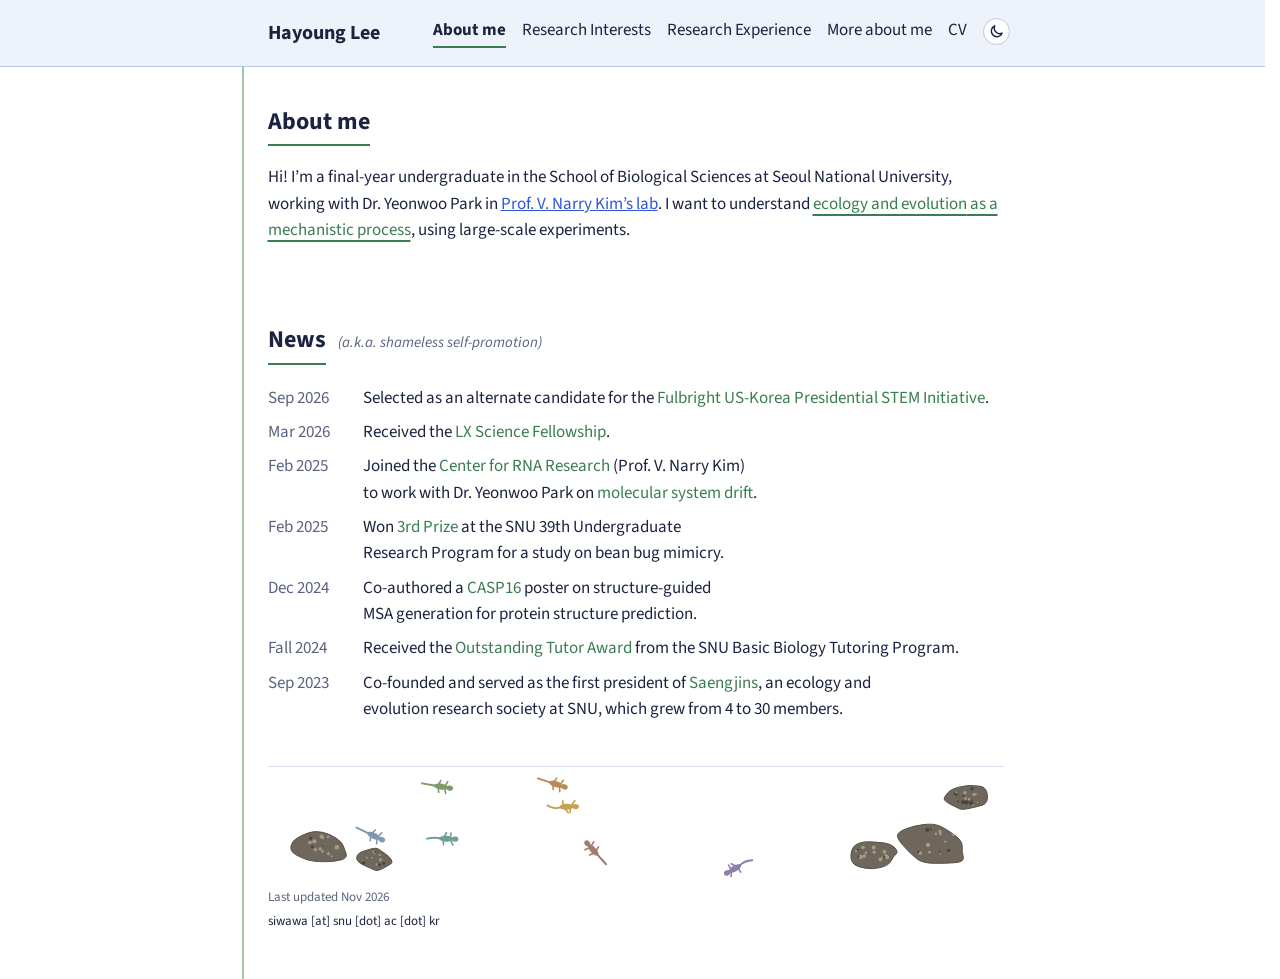
==== index.html @ 57e5b97f "Show paper card on hover Co-Authored-By: Claude Opus 5.5 <noreply@anthropic.com>" ====
<!doctype html>
<html lang="en">
<head>
<meta charset="utf-8">
<meta name="viewport" content="width=device-width, initial-scale=1">
<title>Hayoung Lee</title>
<meta name="description" content="Hayoung Lee, undergraduate researcher at Seoul National University.">
<!-- 링크 미리보기 카드. 그림을 바꾸면 ?v=1 숫자도 올려 주세요 -->
<meta property="og:type" content="website">
<meta property="og:site_name" content="Hayoung Lee">
<meta property="og:title" content="Hayoung Lee">
<meta property="og:description" content="Hayoung Lee, undergraduate researcher at Seoul National University.">
<meta property="og:url" content="https://siwawa.github.io/">
<meta property="og:image" content="https://siwawa.github.io/assets/og-image.png?v=2">
<meta property="og:image:width" content="1200">
<meta property="og:image:height" content="630">
<meta property="og:image:alt" content="Hayoung Lee, undergraduate researcher at Seoul National University">
<meta name="twitter:card" content="summary_large_image">
<script type="application/ld+json">
{"@context": "https://schema.org", "@type": "ProfilePage",
 "mainEntity": {"@type": "Person", "name": "Hayoung Lee", "alternateName": "이하영",
  "affiliation": {"@type": "CollegeOrUniversity", "name": "Seoul National University"},
  "url": "https://siwawa.github.io/"}}
</script>
<link rel="preconnect" href="https://fonts.googleapis.com">
<link rel="preconnect" href="https://fonts.gstatic.com" crossorigin>
<!-- 사진, 연구 질문, 메일을 받기 전 확인(Turnstile)과 문지기(Worker)에 미리 연결해 둬서 기다리는 시간을 줄여요 -->
<link rel="preconnect" href="https://challenges.cloudflare.com">
<link rel="preconnect" href="https://hayoung-gate.siwawa6734.workers.dev">
<link rel="preconnect" href="https://hayoung-gate.siwawa6734.workers.dev" crossorigin>
<link rel="stylesheet" href="style.css?v=21">
<!-- 다크 모드: 저장한 선택, 없으면 컴퓨터 설정을 그리기 전에 바로 적용해요 -->
<script>var t; try { t = localStorage.getItem('theme'); } catch (e) {} document.documentElement.dataset.theme = t || (matchMedia('(prefers-color-scheme: dark)').matches ? 'dark' : 'light');</script>
</head>
<body>
<header class="topbar">
  <div class="in">
    <a class="brand" href="index.html">Hayoung Lee</a>
    <nav><ul><li><span class="here">About me</span></li><li><a href="research.html">Research Interests</a></li><li><a href="prior.html">Research Experience</a></li><li><a href="more.html">More about me</a></li><li><a href="cv.pdf">CV</a></li></ul></nav>
  </div>
</header>
<main>
<h2>About me</h2>
<!-- 사진은 방문자가 처음 움직일 때 불러와요. 경로는 site.js에서 바꾸세요 -->
<figure class="portrait"><img id="photo" alt="Hayoung Lee looking up at a large skeleton in a natural history museum" width="1500" height="500"></figure>
<p>Hi! I’m a final-year undergraduate in the School of Biological Sciences at Seoul National University, working with Dr. Yeonwoo Park in <a href="https://narrykim.org/en/">Prof. V. Narry Kim’s lab</a>. I want to understand <span class="mark"><strong>ecology and evolution</strong> as a <strong>mechanistic process</strong></span>, using large-scale experiments.</p>
<h2 id="news">News</h2><span class="aside">(a.k.a. shameless self-promotion)</span>
<ul class="news">
  <li><span class="date">Sep 2026</span><span>Selected as an alternate candidate for the <strong>Fulbright US-Korea Presidential STEM Initiative</strong>.</span></li>
  <li><span class="date">Mar 2026</span><span>Received the <strong>LX Science Fellowship</strong>.</span></li>
  <li><span class="date">Feb 2025</span><span>Joined the <strong>Center for RNA Research</strong> (Prof. V. Narry Kim) to work with Dr. Yeonwoo Park on <strong>molecular system drift</strong>.</span></li>
  <li><span class="date">Feb 2025</span><span>Won <strong>3rd Prize</strong> at the SNU 39th Undergraduate Research Program for a study on bean bug mimicry.</span></li>
  <li><span class="date">Dec 2024</span><span>Co-authored a <strong>CASP16</strong> poster on structure-guided MSA generation for protein structure prediction.</span></li>
  <li><span class="date">Fall 2024</span><span>Received the <strong>Outstanding Tutor Award</strong> from the SNU Basic Biology Tutoring Program.</span></li>
  <li><span class="date">Sep 2023</span><span>Co-founded and served as the first president of <strong>Saengjins</strong>, an ecology and evolution research society at SNU, which grew from 4 to 30 members.</span></li>
</ul>
<canvas class="lizards" aria-hidden="true"></canvas>
<p class="updated">Last updated Nov 2026</p>
<p class="mail" hidden></p>
</main>
<script src="site.js?v=13"></script>
</body>
</html>
---- style.css ----
/* 글꼴도 여기서 불러와요. 본문 Source Sans 3, 노트 번호 Caveat. 글꼴을 바꿀 땐 이 줄과 아래 font-family만 고치면 돼요 */
@import url("https://fonts.googleapis.com/css2?family=Source+Sans+3:ital,wght@0,400;0,700;1,400&family=Caveat:wght@500&display=swap");
/* 모든 페이지가 이 파일 하나를 같이 써요. 색은 여기 맨 위에서만 바꾸면 돼요 */
:root {
  /* 실험 노트: 파란 볼펜 잉크, 초록 펜 밑줄과 여백선 */
  --bg: #ffffff;
  --bar: #eef2fb;
  --fg: #1b2340;
  --muted: #5a6280;
  --accent: #3a7d50;
  --link: #2f55d4;
  --line: #d9dfef;
  --margin: #9cc9a8;
  --barline: #b9c7ea;
  --ph: #e8ecf6;
  --grain: none;
  color-scheme: light;
}
/* 다크 모드: 밤의 실험 노트. 남색 종이에 밝은 잉크. 상단 버튼으로 바꿔요 */
:root[data-theme="dark"] {
  --bg: #141a2e;
  --bar: #1b2340;
  --fg: #e3e8f6;
  --muted: #9aa3c0;
  --accent: #74c08d;
  --link: #8fa8f5;
  --line: #2c3558;
  --margin: #2f5c40;
  --barline: #33406b;
  --ph: #222a45;
  color-scheme: dark;
}
/* 글씨 크기는 어느 화면에서나 같아요. 노트북과 모니터 크기 차이는 Windows 배율이 맞춰 줘요.
   모든 크기는 rem 단위라 이 숫자만 바꾸면 글씨와 여백이 함께 바뀌어요 */
html { font-size: 17px; scrollbar-gutter: stable; }
/* scrollbar-gutter: 스크롤바 자리를 늘 비워 둬서, 긴 페이지와 짧은 페이지를 오가도 글이 좌우로 밀리지 않아요 */
body {
  margin: 0;
  background-color: var(--bg);
  background-image: var(--grain);
  color: var(--fg);
  font-family: "Source Sans 3", "Helvetica Neue", Helvetica, Arial, sans-serif;
  font-size: 1rem;
  line-height: 1.55;
}
a { color: var(--link); }
a:focus-visible { outline: 2px solid var(--accent); outline-offset: 2px; }
/* 위키피디아 링크는 글처럼 조용히 두고, 마우스를 올리면 파란 링크로 보여요 */
a[href*="wikipedia.org"] { color: inherit; text-decoration-color: var(--line); }
a[href*="wikipedia.org"]:hover { color: var(--link); text-decoration-color: currentColor; }
/* 논문 링크: 마우스를 올리면 위에 논문 정보 카드가 잠깐 떠요 (data-cite, &#10;로 줄바꿈) */
.cite { position: relative; }
.cite::after { content: attr(data-cite); position: absolute; left: 0; bottom: calc(100% + 0.471rem); z-index: 20; width: max-content; max-width: 17.647rem; padding: 0.471rem 0.706rem; border: 1px solid var(--line); border-radius: 0.235rem; background: var(--bg); color: var(--fg); box-shadow: 0 0.235rem 0.941rem rgba(0, 0, 0, 0.18); font-size: 0.824rem; font-style: normal; font-weight: normal; line-height: 1.45; text-decoration: none; white-space: pre-line; opacity: 0; visibility: hidden; transform: translateY(0.235rem); transition: opacity 0.15s ease, transform 0.15s ease, visibility 0.15s; pointer-events: none; }
.cite:hover::after, .cite:focus-visible::after { opacity: 1; visibility: visible; transform: none; }
@media (prefers-reduced-motion: reduce) { .cite::after { transition: none; } }

/* 상단바 */
.topbar { background-color: var(--bar); background-image: var(--grain); border-bottom: 1px solid var(--barline); }
.topbar .in {
  /* 왼쪽 여백은 본문(여백선 2px + 1.412rem)과 같아서 이름과 페이지 제목이 같은 줄에서 시작해요. 늘린 만큼 오른쪽을 줄였어요 */
  max-width: 46rem; margin: 0 auto; padding: 0.824rem calc(1.176rem - 6px) 0.824rem calc(1.412rem + 2px); box-sizing: border-box;
  display: flex; align-items: center; justify-content: space-between; gap: 0.471rem 1.412rem; flex-wrap: wrap;
}
.brand { font-size: 1.176rem; font-weight: bold; color: var(--fg); text-decoration: none; }
.topbar nav ul { list-style: none; margin: 0; padding: 0; display: flex; flex-wrap: wrap; align-items: center; gap: 0.235rem 0.941rem; }
.topbar nav a, .topbar nav .here { display: inline-block; padding: 0.176rem 0; border-bottom: 2px solid transparent; color: var(--fg); text-decoration: none; }
.topbar nav a:hover { color: var(--link); }
.topbar nav .here { color: var(--fg); font-weight: bold; border-bottom-color: var(--accent); }
/* 메뉴 끝의 다크 모드 버튼 (site.js가 붙여요) */
.theme-btn { display: block; padding: 0.235rem; border: 1px solid var(--barline); border-radius: 50%; background: var(--bg); color: var(--fg); cursor: pointer; }
.theme-btn svg { display: block; width: 1rem; height: 1rem; }
.theme-btn:hover { color: var(--link); border-color: var(--link); }
.theme-btn:focus-visible { outline: 2px solid var(--accent); outline-offset: 2px; }

/* 본문 */
main { max-width: 46rem; margin: 0 auto; box-sizing: border-box; padding: 2.118rem 1.176rem 2.824rem 1.412rem; border-left: 2px solid var(--margin); }
h2 { display: inline-block; margin: 0 0 1.059rem; padding-bottom: 0.235rem; font-size: 1.412rem; border-bottom: 2px solid var(--accent); }
h3 { margin: 1.647rem 0 0.353rem; font-size: 1.059rem; }
p { margin: 0 0 0.706rem; }
ul { margin: 0 0 0.824rem; padding-left: 1.294rem; }
li { margin-bottom: 0.235rem; }

/* 몇 초마다 천천히 사라졌다 나타나며 바뀌는 단어 (site.js) */
.rotate { transition: opacity 0.8s; }
.rotate.out { opacity: 0; }
/* Research Interests의 바뀌는 질문 한 줄. 연구 질문 토글과 같은 만큼 들여 써요 */
.ask { margin: 0.235rem 0 0.941rem 1.412rem; }

/* About me 맨 위 가로로 긴 사진(3:1). 불러오기 전에도 자리를 잡아 둬서 글이 밀리지 않아요 */
.portrait { width: 100%; aspect-ratio: 3 / 1; margin: 0 0 1.412rem; background: var(--ph); visibility: hidden; border-radius: 0.176rem; overflow: hidden; }
.portrait.loaded { visibility: visible; }
.portrait img { display: block; width: 100%; height: 100%; object-fit: cover; }
#news { margin: 3.882rem 0 1.176rem; }
/* 제목 옆에 작게 붙는 농담 한마디 */
.aside { margin-left: 0.706rem; color: var(--muted); font-size: 0.882rem; font-style: italic; }
/* 본문 강조는 굵게 하지 않고 초록 펜 색 + 밑줄로만 해요. 밑줄 굵기는 페이지 제목 밑줄과 같고, 파란 링크 밑줄보다 조금 아래에 있어요
   .mark를 붙인 곳, Prior Research 항목 속 굵은 글씨, 논문 목록의 내 이름이 같은 모양이에요 */
.mark, .cv li strong, .pubs b { font-weight: normal; color: var(--accent); text-decoration: underline 2px var(--accent); text-underline-offset: 0.294rem; text-decoration-skip-ink: none; }
.mark strong { font-weight: normal; }
main h3 { clear: both; }

.news { list-style: none; padding: 0; }
.news li { display: grid; grid-template-columns: 4.941rem 1fr; gap: 0.706rem; margin-bottom: 0.471rem; }
.news .date { color: var(--muted); }
/* News의 핵심 이름은 굵게 하지 않고 초록 펜 색으로만 칠해요 */
.news strong { font-weight: normal; color: var(--accent); }
/* 두 줄로 넘어갈 때 두 줄 길이를 비슷하게 맞춰서 마지막 줄에 단어 하나만 남지 않게 해요. 화면 폭이 바뀌어도 알아서 맞춰요 */
.news li > span:last-child { text-wrap: balance; }
p, li { text-wrap: pretty; }

.entry { display: flex; gap: 1.059rem; margin: 0 0 1.529rem; }
.thumb { flex: none; width: 8.235rem; height: 5.882rem; background: var(--ph); }
.thumb img { display: block; width: 100%; height: 100%; object-fit: cover; }
.entry h3 { margin-top: 0; }
.meta { margin: 0 0 0.353rem; color: var(--muted); font-size: 0.882rem; }
.pubs li { margin-bottom: 0.588rem; }
/* Prior Research의 CV 항목. 기관 이름 오른쪽에 기간이 붙어요 */
.cv { margin: 0 0 1.412rem; }
.cv-head { display: flex; flex-wrap: wrap; justify-content: space-between; gap: 0 0.941rem; margin: 0; }
.cv-head .meta { margin: 0; }
.cv > .meta { margin: 0 0 0.235rem; }
.cv ul { margin: 0.235rem 0 0; }
/* 연구한 곳 목록: 한 줄에 이름과 기간 */
.labs { margin: 0 0 0.353rem; padding: 0; list-style: none; }
.labs li { display: flex; flex-wrap: wrap; justify-content: space-between; gap: 0 0.941rem; margin-bottom: 0.706rem; }
/* 이름 밑 한 줄: 지도교수 */
.labs .adv { flex-basis: 100%; }
.labs .meta { margin: 0; }
/* 연구실 이름 링크: 평소엔 굵은 글씨만, 마우스를 올리면 밑줄. 옆의 작은 ↗ 로 누를 수 있다는 걸 알려요 */
.labs a { color: inherit; text-decoration: none; }
.labs a::after { content: "\2197"; margin-left: 0.235rem; color: var(--muted); font-size: 0.824rem; font-weight: normal; }
.labs a:hover { color: var(--link); text-decoration: underline; }
.labs a:hover::after { color: var(--link); }
/* 연구한 곳 목록 다음 제목(Publications & Presentations)은 위로 띄워요 */
.labs + h2 { margin-top: 2.824rem; }
/* 맨 아래 도마뱀 띠 */
.lizards { display: block; width: 100%; height: 6.471rem; margin-top: 2.588rem; border-top: 1px solid var(--line); }
.updated { margin: 0.588rem 0 0.176rem; font-size: 0.765rem; color: var(--muted); }
/* 맨 아래 메일 링크. site.js가 사람이 처음 움직이면 채워요 */
.mail { margin: 0; font-size: 0.765rem; }

/* 사진 갤러리: 휴대폰은 밀어서, 컴퓨터는 버튼으로 넘겨요 */
/* 갤러리는 본문 폭을 다 쓰고, 사진은 가운데 4:3 칸(최대 폭 32.941rem)에 둬요. 남는 양옆은 은은한 띠로 채워서 설명 글이 넓게 들어가요 */
.gallery { position: relative; margin: 0.588rem 0 0.235rem; container-type: inline-size; --photo-w: 32.941rem; --photo-h: min(75cqw, calc(var(--photo-w) * 0.75)); --band: max(0px, calc((100% - var(--photo-w)) / 2)); }
/* 높이는 지금 보이는 사진 칸에 맞춰 site.js가 정해요 (설명이 긴 칸이 있어도 다른 칸 밑이 비지 않게) */
.gal-track { display: flex; align-items: flex-start; overflow-x: auto; overflow-y: hidden; scroll-snap-type: x mandatory; scrollbar-width: none; transition: height 0.3s ease; }
@media (prefers-reduced-motion: reduce) { .gal-track { transition: none; } }
.gal-track::-webkit-scrollbar { display: none; }
.gal-track figure { position: relative; flex: 0 0 100%; margin: 0; scroll-snap-align: start; }
.gal-track img { position: relative; display: block; width: 100%; height: var(--photo-h); padding: 0 var(--band); box-sizing: border-box; object-fit: cover; border-radius: 0.176rem; }
/* 양옆 띠는 사진이 온 뒤에만 칠해요. 그전에 칠하면 "Loading photo…" 안내를 가려요 */
.gal-track figure.loaded img { background: var(--ph); }
/* 사진이 오기 전에는 사진 자리에 안내가 천천히 깜빡여요. 사진이 오면 그 위를 덮어요 */
.gal-track figure::before { content: "Loading photo…"; position: absolute; left: 0; top: 0; width: 100%; height: var(--photo-h); display: flex; align-items: center; justify-content: center; background: var(--ph); border-radius: 0.176rem; color: var(--muted); font-style: italic; animation: wait 1.6s ease-in-out infinite; }
.gal-track figure.loaded::before { content: ""; animation: none; }
/* 로고처럼 잘리면 안 되는 그림은 class="fit"을 붙이면 칸 안에 통째로 들어가요 */
.gal-track img.fit { object-fit: contain; padding: 0.941rem max(0.941rem, var(--band)); }
.gal-track figure.missing::before { content: "Photo coming soon"; animation: none; }
.gal-track figure.failed::before { content: "Couldn’t load this photo. Please refresh the page."; animation: none; }
.gal-track figure.missing img, .gal-track figure.failed img { visibility: hidden; }
@media (prefers-reduced-motion: reduce) { .gal-track figure::before { animation: none; } }
.gal-track figcaption { margin-top: 0.353rem; font-size: 0.882rem; color: var(--muted); }
/* 사진에 딸린 긴 이야기는 본문과 같은 글씨로 사진 밑에 붙어서 같이 넘어가요 */
.gal-track figcaption.story { margin-top: 0.588rem; font-size: 1rem; color: var(--fg); }
.gal-btn {
  position: absolute; top: calc(var(--photo-h) / 2 - 1.118rem); width: 2.235rem; height: 2.235rem;
  border: 1px solid var(--line); border-radius: 50%; background: var(--bg); color: var(--fg);
  font: inherit; font-size: 1.529rem; line-height: 1; padding: 0 0 0.176rem; cursor: pointer; opacity: 0.92;
}
.gal-btn.prev { left: 0.471rem; }
.gal-btn.next { right: 0.471rem; }
.gal-btn:disabled { opacity: 0.3; cursor: default; }
.gal-btn:focus-visible { outline: 2px solid var(--accent); outline-offset: 2px; }
.gal-count { margin: 0.235rem 0 0; font-size: 0.824rem; color: var(--muted); text-align: right; }

.photos[hidden] { display: none; }
/* More about me의 갤러리 제목은 페이지 제목과 같은 크기예요 */
.photos h2 { margin-top: 2.824rem; }
.photos > .gate-note { margin-top: 1.412rem; }
/* 이름 풀이에서 따온 글자만 초록 글씨로 */
.syl { color: var(--accent); }
/* 영어 글 속 한글 단어는 줄 끝에서 글자 단위로 쪼개지지 않게 해요 */
[lang="ko"] { white-space: nowrap; }
/* 사진 다음 맨 끝 메일 안내 한 줄 */
.photos + .closing { margin-top: 2.824rem; }

/* 연구 질문 토글: 누르면 펼쳐져요 */
/* 연구 주제 제목: 위로 넉넉히 띄우고, 왼쪽 오른쪽을 번갈아 놓아 너무 반듯하지 않게 해요 */
#research-body h2 { margin-top: 5.647rem; }
#research-body { counter-reset: theme; }
#research-body h3 { margin-top: 5.294rem; font-size: 1.294rem; counter-increment: theme; }
/* 실험 노트처럼 주제마다 빨간 번호(No. 01)와 펜으로 그린 작은 그림이 붙어요 */
#research-body h3::before { content: "No. " counter(theme, decimal-leading-zero); margin-right: 0.588rem; color: var(--accent); font-family: "Caveat", "Segoe Print", cursive; font-size: 1.118rem; font-weight: 500; vertical-align: 0.059rem; }
.theme-icon { width: 1.765rem; height: 1.765rem; margin-right: 0.412rem; vertical-align: -0.471rem; }
#research-body h2 + h3 { margin-top: 1.176rem; }
/* 연구 질문을 다 읽고 난 맨 아래 마무리 문단 */
#research-body .closing { margin-top: 5.294rem; }
#research-body h3:nth-of-type(even) { text-align: right; }
/* Research Experience 자세한 설명에서는 제목 밑 지도교수와 기간 줄도 제목 쪽에 붙어요 */
#research-body h3 + .meta { margin-top: -0.118rem; }
#research-body h3:nth-of-type(even) + .meta { text-align: right; }
/* 질문 목록은 위 문단보다 한 칸 들여 써요 (바뀌는 질문 줄과 같은 만큼) */
.qs { margin: 0.235rem 0 0.471rem 1.412rem; border-bottom: 1px solid var(--line); }
details.q { border-top: 1px solid var(--line); }
details.q summary { position: relative; padding: 0.529rem 0 0.529rem 1.412rem; cursor: pointer; list-style: none; font-weight: bold; }
details.q summary::-webkit-details-marker { display: none; }
/* + 표시는 막대 두 개로 그려요. 펼치면 세로 막대가 돌아 누워서 − 가 돼요 */
details.q summary::before, details.q summary::after { content: ""; position: absolute; left: 0.118rem; top: calc(0.529rem + 0.775em - 1px); width: 0.647rem; height: 2px; background: var(--accent); border-radius: 1px; }
details.q summary::after { transform: rotate(90deg); transition: transform 0.3s ease; }
details.q[open] summary::after { transform: rotate(180deg); }
@media (prefers-reduced-motion: reduce) { details.q summary::after { transition: none; } }
details.q summary:hover { color: var(--link); }
details.q summary:focus-visible { outline: 2px solid var(--accent); outline-offset: 2px; }
details.q p { margin: 0 0 0.824rem 1.412rem; }

/* 잠긴 내용 자리와 연구 질문 그림 */
/* data-fail 문구 속 줄바꿈(&#10;)도 화면에서 줄이 바뀌어요 */
.gate-note { color: var(--muted); white-space: pre-line; }
/* 연구 질문이 오기 전 안내. 천천히 깜빡여서 기다리는 중인 걸 알려 줘요 */
.gate-note.loading { margin-top: 2.588rem; font-style: italic; animation: wait 1.6s ease-in-out infinite; }
@keyframes wait { 50% { opacity: 0.4; } }
@media (prefers-reduced-motion: reduce) { .gate-note.loading { animation: none; } }
.gate-box { margin-top: 0.471rem; }
details.q figure { margin: 0.235rem 0 0.706rem 1.412rem; }
details.q figure img { display: block; width: 100%; max-width: 30.588rem; height: auto; border: 1px solid var(--line); border-radius: 0.235rem; background: #fbf9f4; }

/* 휴대폰 */
@media (max-width: 640px) {
  .topbar .in { flex-direction: column; align-items: flex-start; }
  .topbar nav ul { gap: 2px 0.941rem; }
  main { padding: 1.647rem 1.059rem 2.353rem 1.059rem; margin-left: 0.588rem; }
  .entry { flex-direction: column; gap: 0.588rem; }
  .thumb { width: 100%; height: 9.412rem; }
}
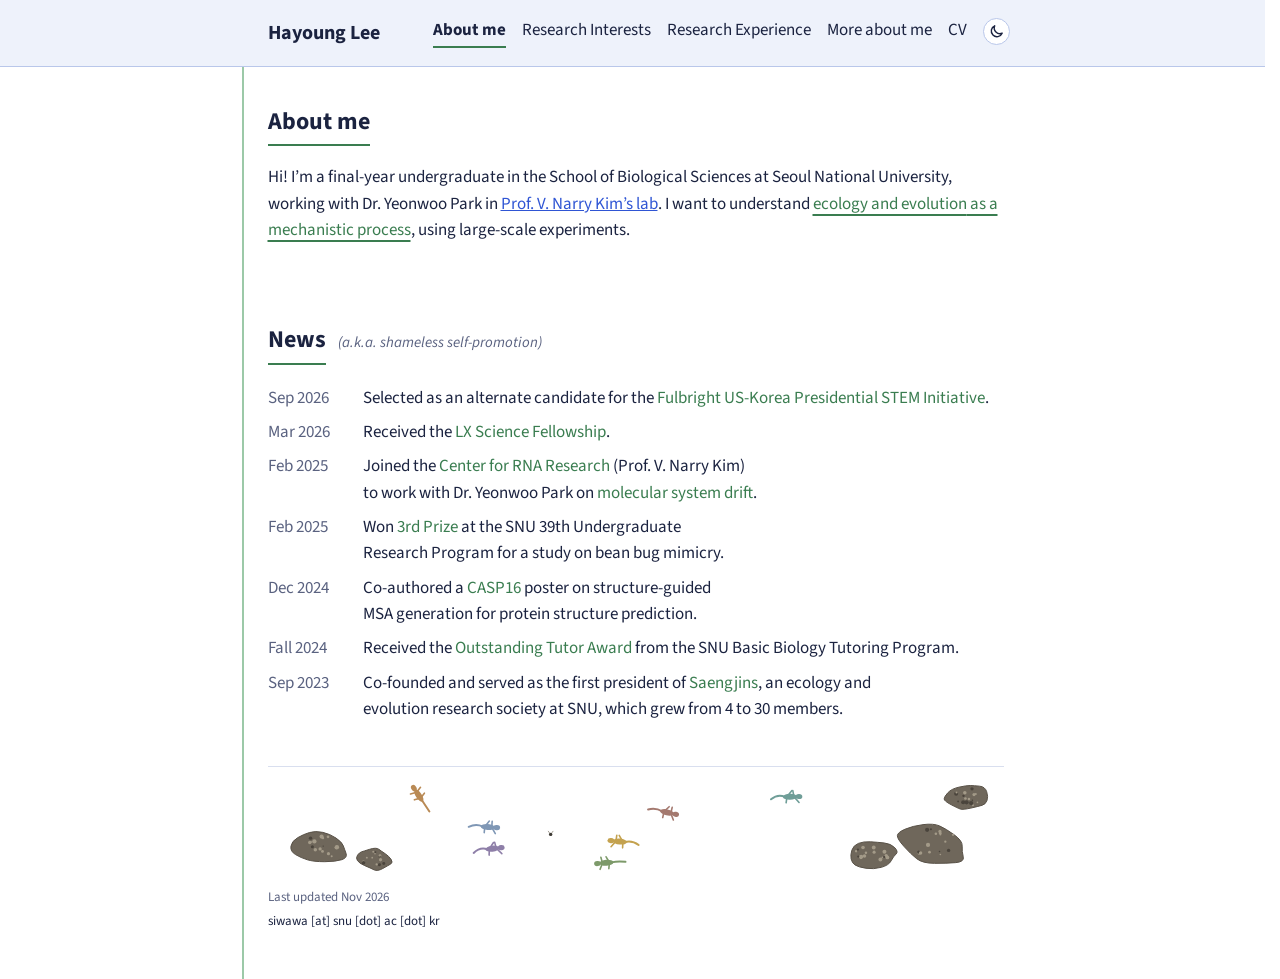
==== commit e5b2b370: "Add lizard favicon Co-Authored-By: Claude Opus 5.5 <noreply@anthropic.com>" ====
--- a/index.html
+++ b/index.html
@@ -28,6 +28,8 @@
 <link rel="preconnect" href="https://challenges.cloudflare.com">
 <link rel="preconnect" href="https://hayoung-gate.siwawa6734.workers.dev">
 <link rel="preconnect" href="https://hayoung-gate.siwawa6734.workers.dev" crossorigin>
+<!-- 브라우저 탭 아이콘: 도마뱀 -->
+<link rel="icon" href="assets/lizard.svg" type="image/svg+xml">
 <link rel="stylesheet" href="style.css?v=21">
 <!-- 다크 모드: 저장한 선택, 없으면 컴퓨터 설정을 그리기 전에 바로 적용해요 -->
 <script>var t; try { t = localStorage.getItem('theme'); } catch (e) {} document.documentElement.dataset.theme = t || (matchMedia('(prefers-color-scheme: dark)').matches ? 'dark' : 'light');</script>
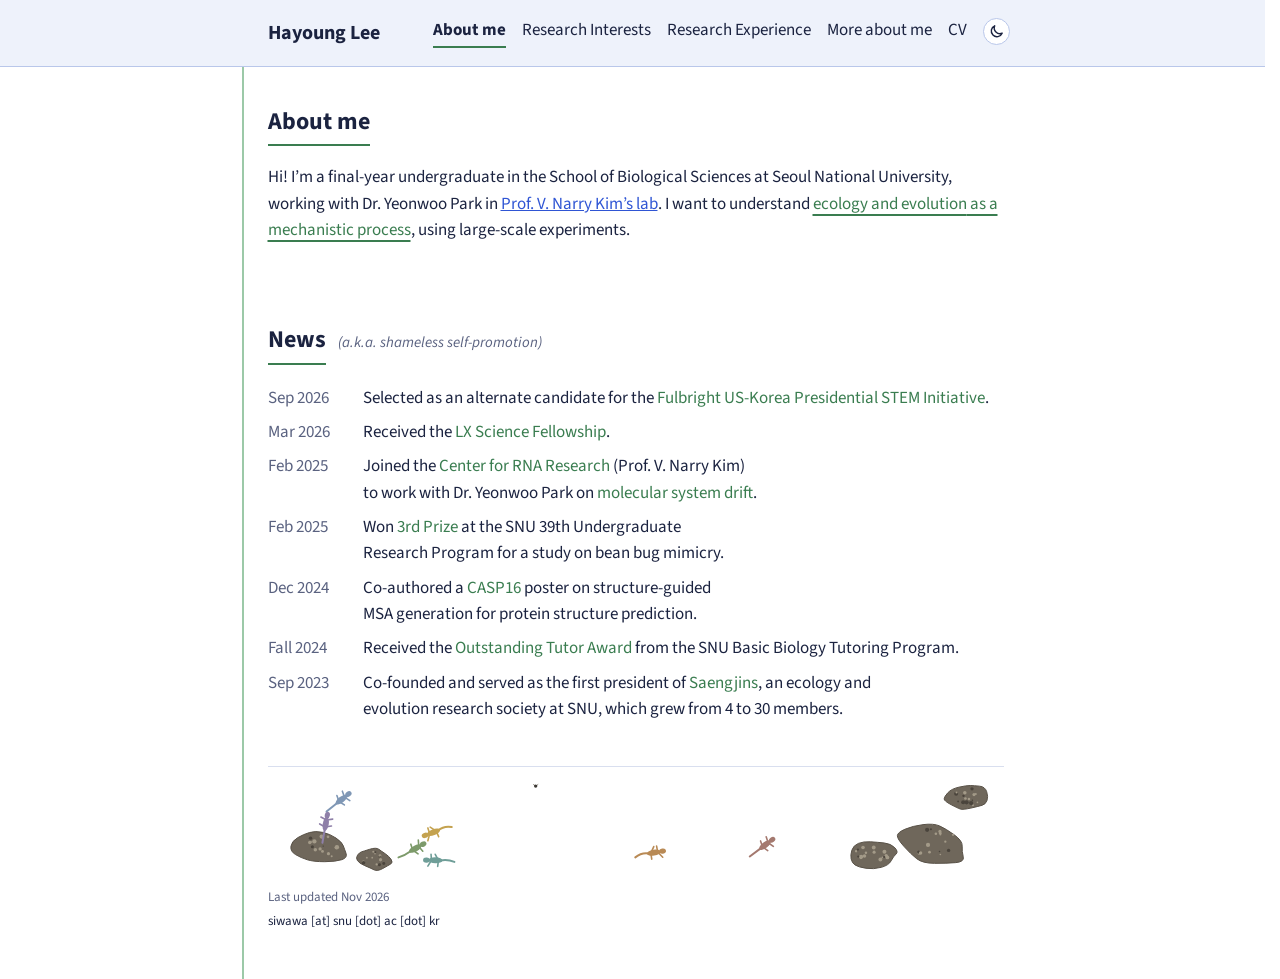
==== commit 75dd036d: "Use phylogeny favicon Co-Authored-By: Claude Opus 5.5 <noreply@anthropic.com>" ====
--- a/index.html
+++ b/index.html
@@ -28,8 +28,8 @@
 <link rel="preconnect" href="https://challenges.cloudflare.com">
 <link rel="preconnect" href="https://hayoung-gate.siwawa6734.workers.dev">
 <link rel="preconnect" href="https://hayoung-gate.siwawa6734.workers.dev" crossorigin>
-<!-- 브라우저 탭 아이콘: 도마뱀 -->
-<link rel="icon" href="assets/lizard.svg" type="image/svg+xml">
+<!-- 브라우저 탭 아이콘: 계통도 -->
+<link rel="icon" href="assets/favicon.svg" type="image/svg+xml">
 <link rel="stylesheet" href="style.css?v=21">
 <!-- 다크 모드: 저장한 선택, 없으면 컴퓨터 설정을 그리기 전에 바로 적용해요 -->
 <script>var t; try { t = localStorage.getItem('theme'); } catch (e) {} document.documentElement.dataset.theme = t || (matchMedia('(prefers-color-scheme: dark)').matches ? 'dark' : 'light');</script>
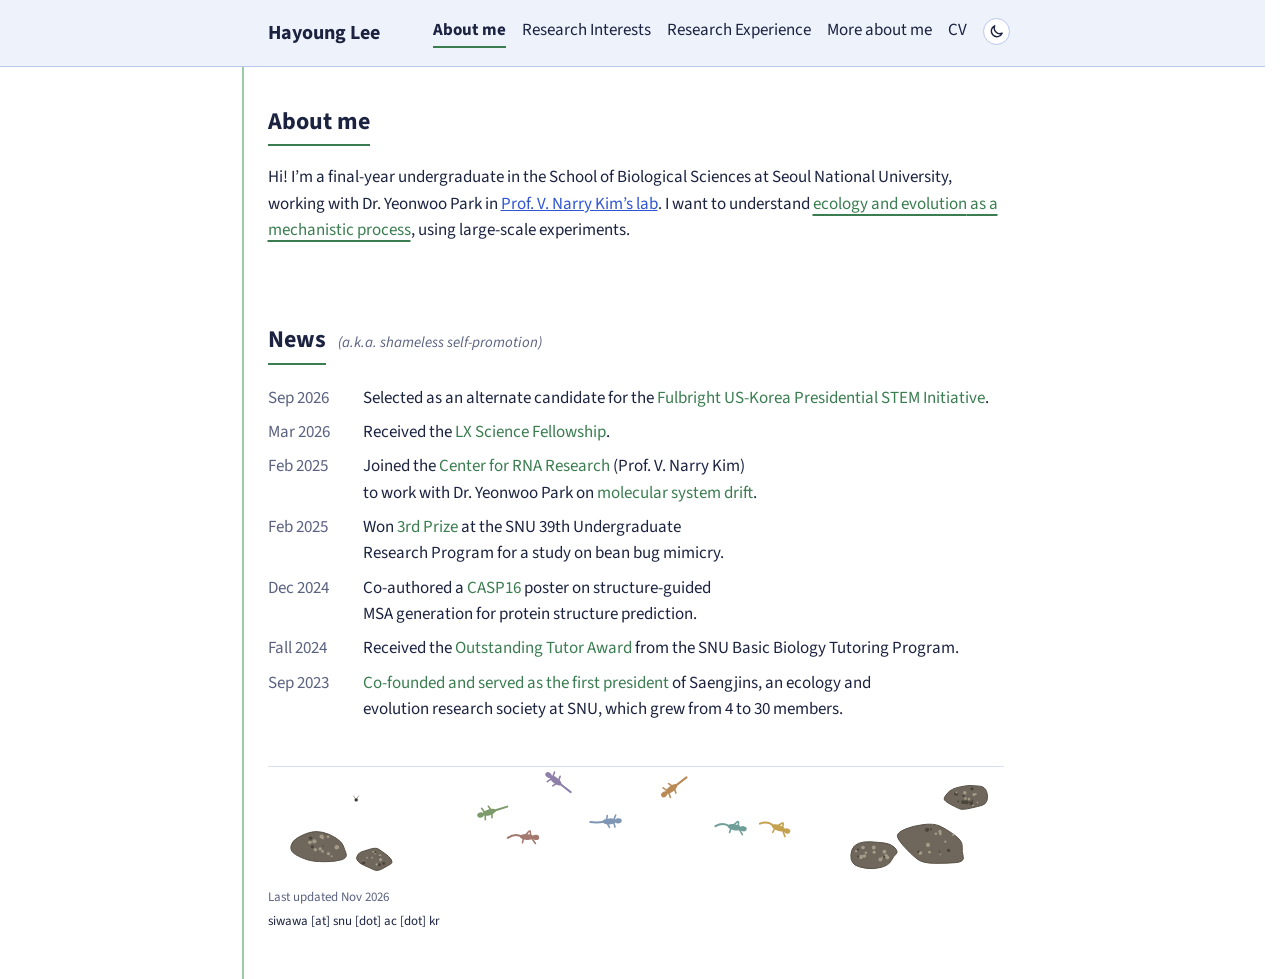
==== commit fb1044fd: "Highlight Saengjins role in news Co-Authored-By: Claude Opus 5.5 <noreply@anthropic.com>" ====
--- a/index.html
+++ b/index.html
@@ -54,7 +54,7 @@
   <li><span class="date">Feb 2025</span><span>Won <strong>3rd Prize</strong> at the SNU 39th Undergraduate Research Program for a study on bean bug mimicry.</span></li>
   <li><span class="date">Dec 2024</span><span>Co-authored a <strong>CASP16</strong> poster on structure-guided MSA generation for protein structure prediction.</span></li>
   <li><span class="date">Fall 2024</span><span>Received the <strong>Outstanding Tutor Award</strong> from the SNU Basic Biology Tutoring Program.</span></li>
-  <li><span class="date">Sep 2023</span><span>Co-founded and served as the first president of <strong>Saengjins</strong>, an ecology and evolution research society at SNU, which grew from 4 to 30 members.</span></li>
+  <li><span class="date">Sep 2023</span><span><strong>Co-founded and served as the first president</strong> of Saengjins, an ecology and evolution research society at SNU, which grew from 4 to 30 members.</span></li>
 </ul>
 <canvas class="lizards" aria-hidden="true"></canvas>
 <p class="updated">Last updated Nov 2026</p>
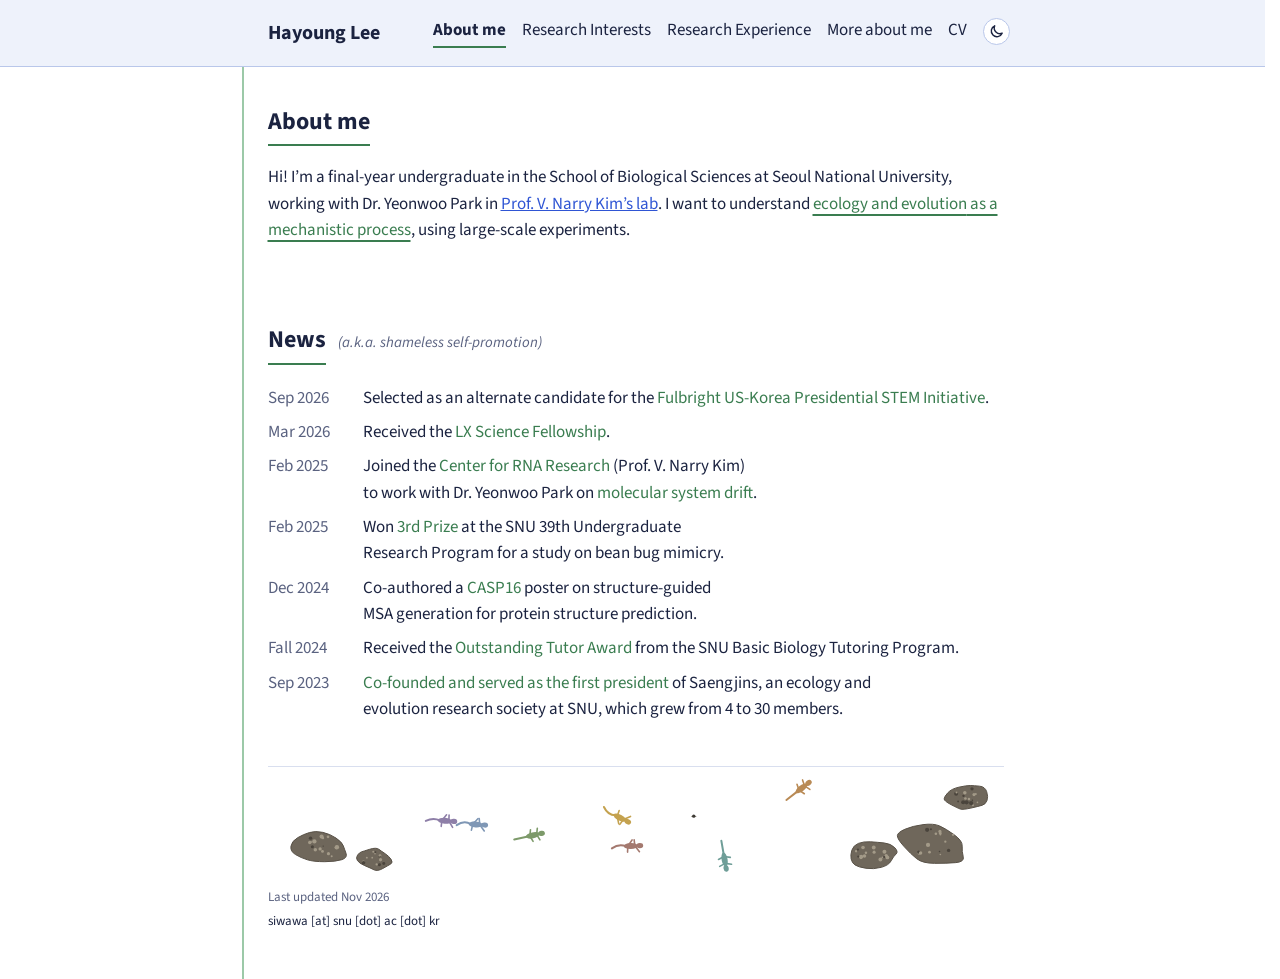
==== commit be79886d: "Serve CV through the gate Co-Authored-By: Claude Opus 5.5 <noreply@anthropic.com>" ====
--- a/index.html
+++ b/index.html
@@ -38,7 +38,7 @@
 <header class="topbar">
   <div class="in">
     <a class="brand" href="index.html">Hayoung Lee</a>
-    <nav><ul><li><span class="here">About me</span></li><li><a href="research.html">Research Interests</a></li><li><a href="prior.html">Research Experience</a></li><li><a href="more.html">More about me</a></li><li><a href="cv.pdf">CV</a></li></ul></nav>
+    <nav><ul><li><span class="here">About me</span></li><li><a href="research.html">Research Interests</a></li><li><a href="prior.html">Research Experience</a></li><li><a href="more.html">More about me</a></li><li><a href="#cv" data-cv>CV</a></li></ul></nav>
   </div>
 </header>
 <main>
@@ -60,6 +60,6 @@
 <p class="updated">Last updated Nov 2026</p>
 <p class="mail" hidden></p>
 </main>
-<script src="site.js?v=13"></script>
+<script src="site.js?v=14"></script>
 </body>
 </html>
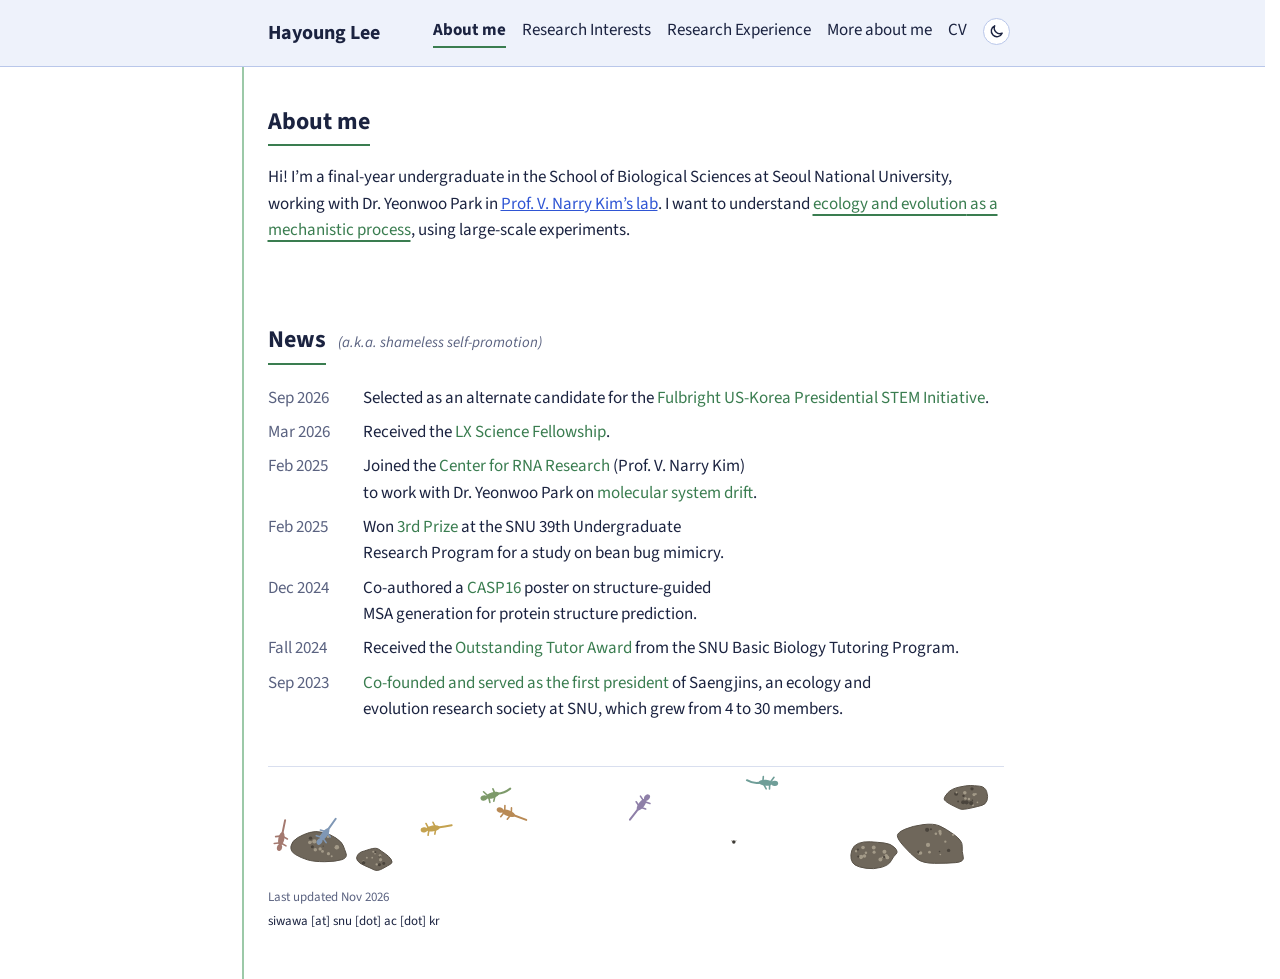
==== commit 24b59722: "Open CV in one tab only Co-Authored-By: Claude Opus 5.5 <noreply@anthropic.com>" ====
--- a/index.html
+++ b/index.html
@@ -60,6 +60,6 @@
 <p class="updated">Last updated Nov 2026</p>
 <p class="mail" hidden></p>
 </main>
-<script src="site.js?v=14"></script>
+<script src="site.js?v=15"></script>
 </body>
 </html>
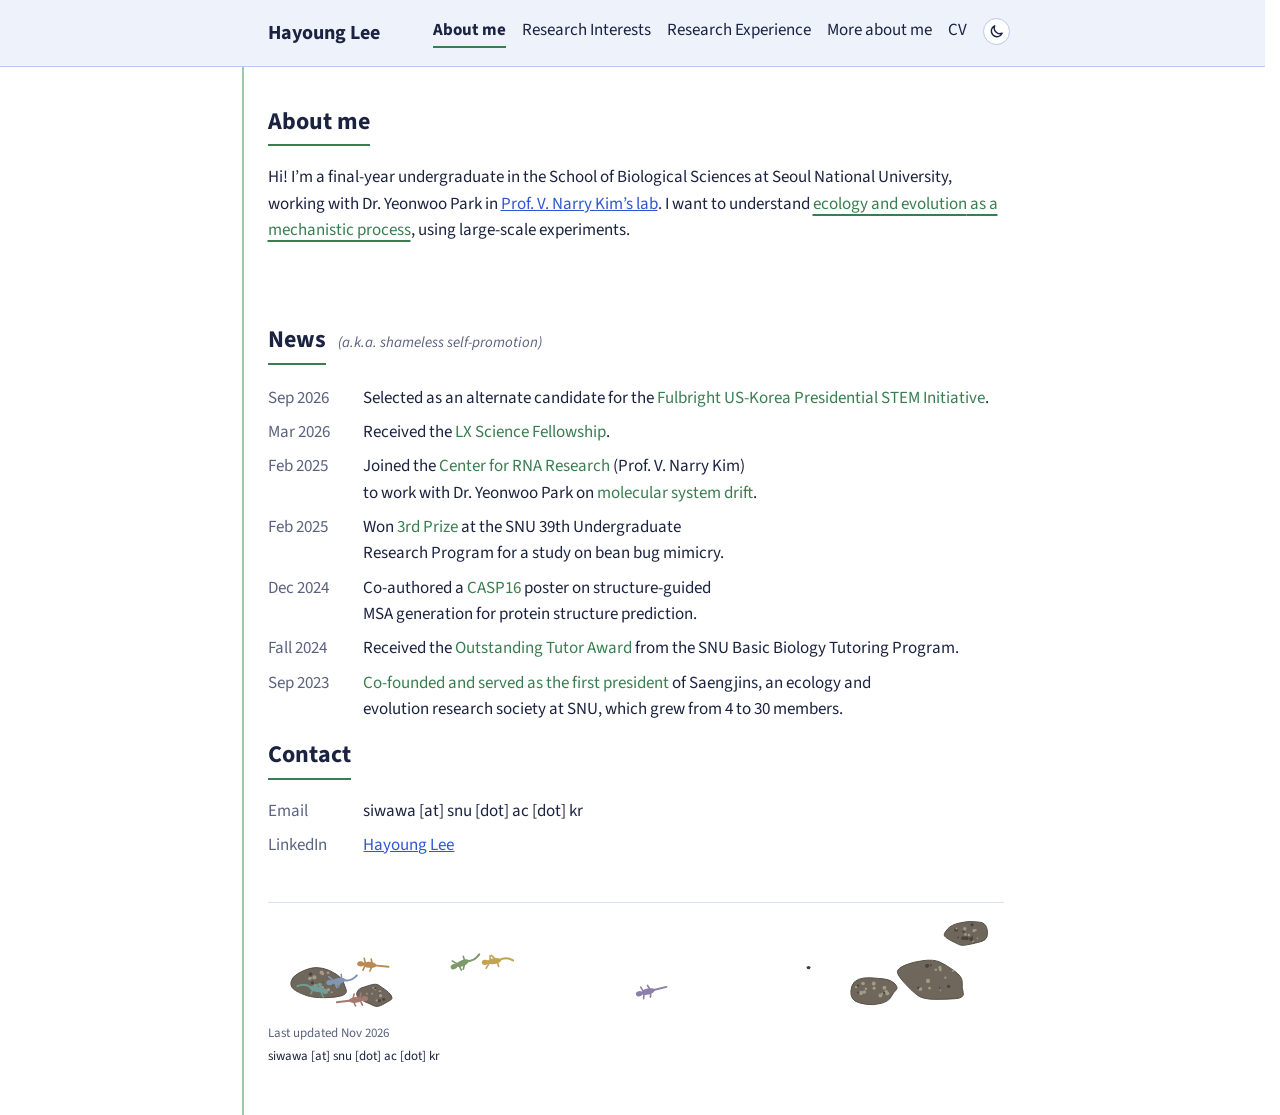
==== commit 4c7e13a5: "Add Contact section to About me Co-Authored-By: Claude Opus 5.5 <noreply@anthropic.com>" ====
--- a/index.html
+++ b/index.html
@@ -56,10 +56,15 @@
   <li><span class="date">Fall 2024</span><span>Received the <strong>Outstanding Tutor Award</strong> from the SNU Basic Biology Tutoring Program.</span></li>
   <li><span class="date">Sep 2023</span><span><strong>Co-founded and served as the first president</strong> of Saengjins, an ecology and evolution research society at SNU, which grew from 4 to 30 members.</span></li>
 </ul>
+<h2 id="contact">Contact</h2>
+<ul class="news contact">
+  <li><span class="date">Email</span><span data-mail>siwawa [at] snu [dot] ac [dot] kr</span></li>
+  <li><span class="date">LinkedIn</span><span><a href="https://www.linkedin.com/in/hayoung-lee-b33053363/" target="_blank" rel="noopener">Hayoung Lee</a></span></li>
+</ul>
 <canvas class="lizards" aria-hidden="true"></canvas>
 <p class="updated">Last updated Nov 2026</p>
 <p class="mail" hidden></p>
 </main>
-<script src="site.js?v=15"></script>
+<script src="site.js?v=16"></script>
 </body>
 </html>
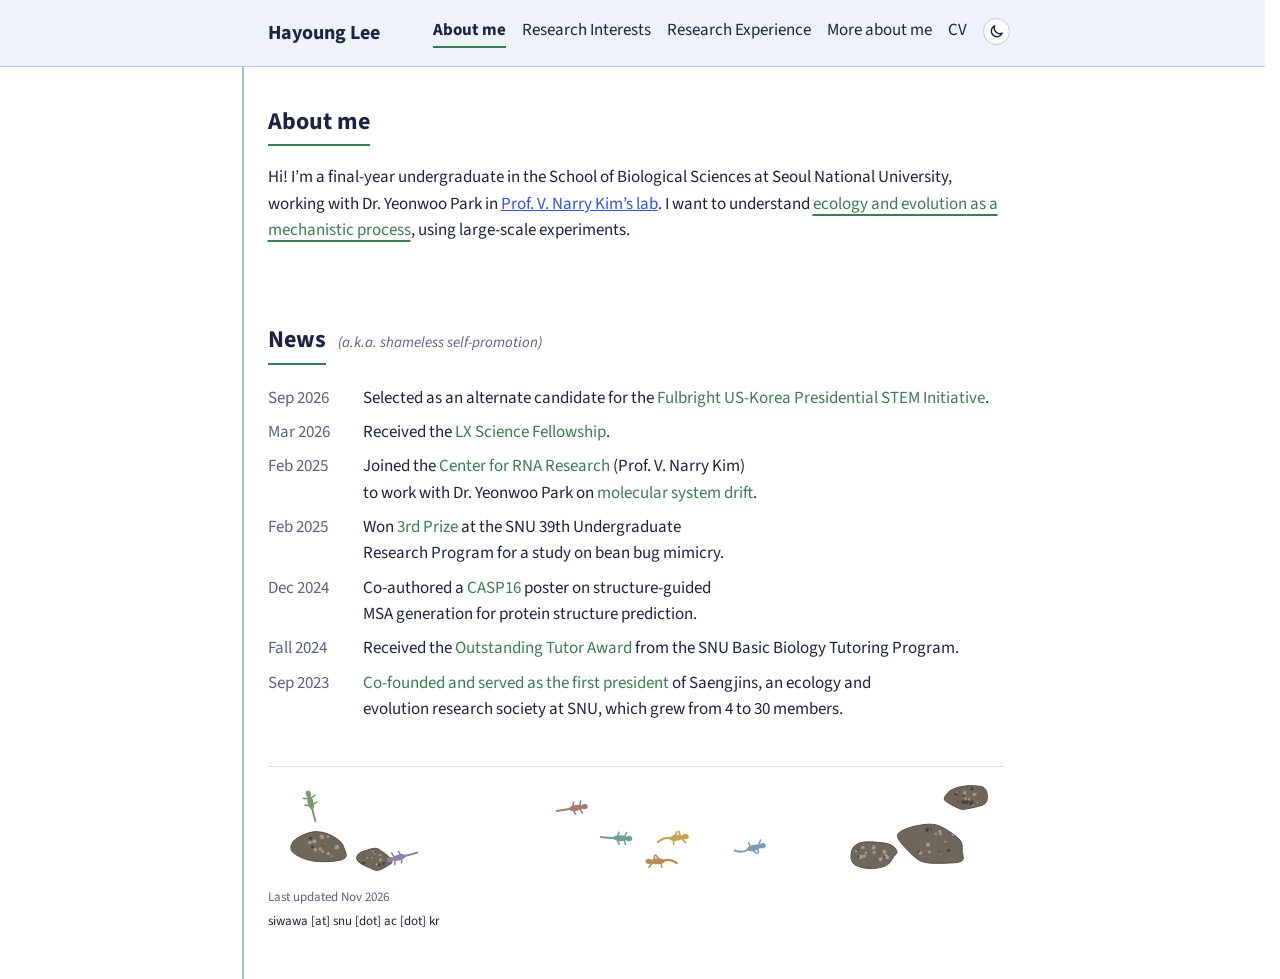
==== commit 417bf2b2: "Move Contact to More about me Co-Authored-By: Claude Opus 5.5 <noreply@anthropic.com>" ====
--- a/index.html
+++ b/index.html
@@ -30,7 +30,7 @@
 <link rel="preconnect" href="https://hayoung-gate.siwawa6734.workers.dev" crossorigin>
 <!-- 브라우저 탭 아이콘: 계통도 -->
 <link rel="icon" href="assets/favicon.svg" type="image/svg+xml">
-<link rel="stylesheet" href="style.css?v=21">
+<link rel="stylesheet" href="style.css?v=22">
 <!-- 다크 모드: 저장한 선택, 없으면 컴퓨터 설정을 그리기 전에 바로 적용해요 -->
 <script>var t; try { t = localStorage.getItem('theme'); } catch (e) {} document.documentElement.dataset.theme = t || (matchMedia('(prefers-color-scheme: dark)').matches ? 'dark' : 'light');</script>
 </head>
@@ -56,11 +56,6 @@
   <li><span class="date">Fall 2024</span><span>Received the <strong>Outstanding Tutor Award</strong> from the SNU Basic Biology Tutoring Program.</span></li>
   <li><span class="date">Sep 2023</span><span><strong>Co-founded and served as the first president</strong> of Saengjins, an ecology and evolution research society at SNU, which grew from 4 to 30 members.</span></li>
 </ul>
-<h2 id="contact">Contact</h2>
-<ul class="news contact">
-  <li><span class="date">Email</span><span data-mail>siwawa [at] snu [dot] ac [dot] kr</span></li>
-  <li><span class="date">LinkedIn</span><span><a href="https://www.linkedin.com/in/hayoung-lee-b33053363/" target="_blank" rel="noopener">Hayoung Lee</a></span></li>
-</ul>
 <canvas class="lizards" aria-hidden="true"></canvas>
 <p class="updated">Last updated Nov 2026</p>
 <p class="mail" hidden></p>
--- a/style.css
+++ b/style.css
@@ -182,7 +182,7 @@
 /* 영어 글 속 한글 단어는 줄 끝에서 글자 단위로 쪼개지지 않게 해요 */
 [lang="ko"] { white-space: nowrap; }
 /* 사진 다음 맨 끝 메일 안내 한 줄 */
-.photos + .closing { margin-top: 2.824rem; }
+.photos + .closing, .photos + h2 { margin-top: 2.824rem; }
 
 /* 연구 질문 토글: 누르면 펼쳐져요 */
 /* 연구 주제 제목: 위로 넉넉히 띄우고, 왼쪽 오른쪽을 번갈아 놓아 너무 반듯하지 않게 해요 */
